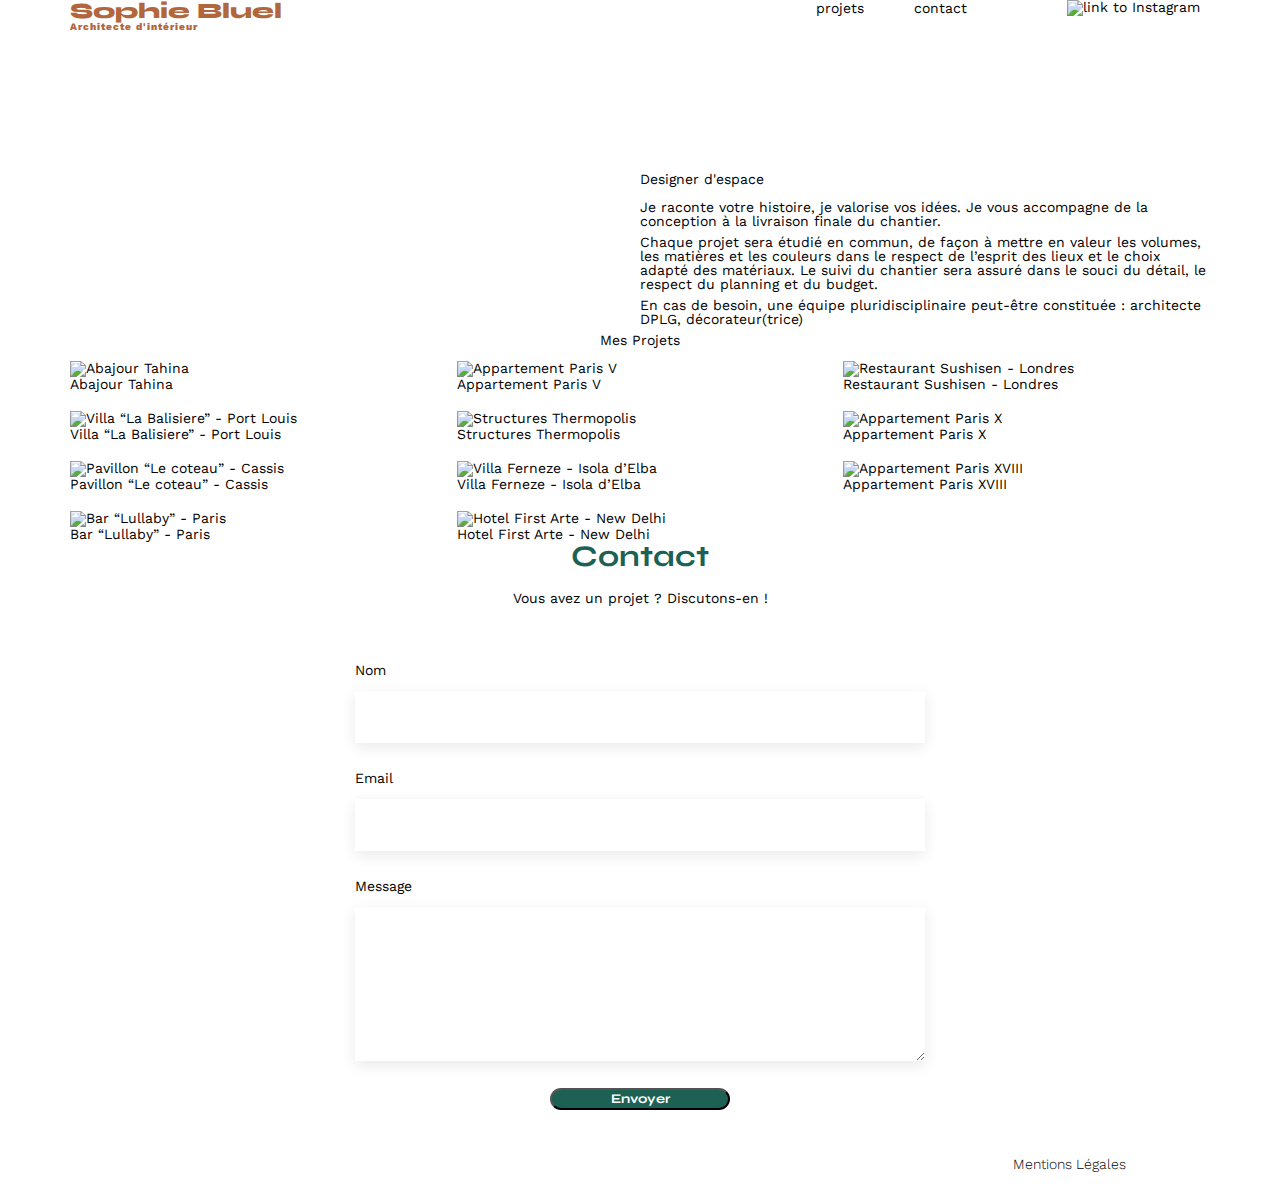
==== FrontEnd/pages/index.html @ 0bbbf0c4 "changed classes and style for header element" ====
<!DOCTYPE html>
<html lang="fr">
<head>
	<meta charset="UTF-8">
	<title>Sophie Bluel - Architecte d'intérieur</title>
	<meta name="viewport" content="width=device-width, initial-scale=1.0">
	<link rel="preconnect" href="https://fonts.googleapis.com">
	<link rel="preconnect" href="https://fonts.gstatic.com" crossorigin>
	<link href="https://fonts.googleapis.com/css2?family=Syne:wght@700;800&family=Work+Sans&display=swap" rel="stylesheet">
	<meta name="description" content="">
	<link rel="stylesheet" href="../style/style.css">
</head>
<body>
	<header class="header">
		<h1 class="header__logo">
			Sophie Bluel
			<span class="header__logo__span">Architecte d'intérieur</span>
		</h1>
		<nav class="header__nav">
			<ul class="header__nav__link__wrapper">
				<a href="#portfolio" class="header__nav__link">
					<li>projets</li>
				</a>
				<a href="#contact" class="header__nav__link">
					<li>contact</li>
				</a>
				<a href="./login.html" class="header__nav__link login__link">
					<li"></li>
				</a>
				<li class="header__nav__link">
					<img
						src="../assets/icons/instagram.png"
						alt="link to Instagram"
						class="header__nav__link__image"
					/>
				</li>
			</ul>
		</nav>
	</header>
<main>
	<section id="introduction">
		<figure>
			<img src="../assets/images/sophie-bluel.png" alt="">
		</figure>
		<article>
			<h2>Designer d'espace</h2>
			<p>Je raconte votre histoire, je valorise vos idées. Je vous accompagne de la conception à la livraison finale du chantier.</p>
			<p>Chaque projet sera étudié en commun, de façon à mettre en valeur les volumes, les matières et les couleurs dans le respect de l’esprit des lieux et le choix adapté des matériaux. Le suivi du chantier sera assuré dans le souci du détail, le respect du planning et du budget.</p>
			<p>En cas de besoin, une équipe pluridisciplinaire peut-être constituée : architecte DPLG, décorateur(trice)</p>
		</article>
	</section>
	<section id="portfolio">
		<h2>Mes Projets</h2>
		<div class="gallery">
			<figure>
				<img src="assets/images/abajour-tahina.png" alt="Abajour Tahina">
				<figcaption>Abajour Tahina</figcaption>
			</figure>
			<figure>
				<img src="assets/images/appartement-paris-v.png" alt="Appartement Paris V">
				<figcaption>Appartement Paris V</figcaption>
			</figure>
			<figure>
				<img src="assets/images/restaurant-sushisen-londres.png" alt="Restaurant Sushisen - Londres">
				<figcaption>Restaurant Sushisen - Londres</figcaption>
			</figure>
			<figure>
				<img src="assets/images/la-balisiere.png" alt="Villa “La Balisiere” - Port Louis">
				<figcaption>Villa “La Balisiere” - Port Louis</figcaption>
			</figure>
			<figure>
				<img src="assets/images/structures-thermopolis.png" alt="Structures Thermopolis">
				<figcaption>Structures Thermopolis</figcaption>
			</figure>
			<figure>
				<img src="assets/images/appartement-paris-x.png" alt="Appartement Paris X">
				<figcaption>Appartement Paris X</figcaption>
			</figure>
			<figure>
				<img src="assets/images/le-coteau-cassis.png" alt="Pavillon “Le coteau” - Cassis">
				<figcaption>Pavillon “Le coteau” - Cassis</figcaption>
			</figure>
			<figure>
				<img src="assets/images/villa-ferneze.png" alt="Villa Ferneze - Isola d’Elba">
				<figcaption>Villa Ferneze - Isola d’Elba</figcaption>
			</figure>
			<figure>
				<img src="assets/images/appartement-paris-xviii.png" alt="Appartement Paris XVIII">
				<figcaption>Appartement Paris XVIII</figcaption>
			</figure>
			<figure>
				<img src="assets/images/bar-lullaby-paris.png" alt="Bar “Lullaby” - Paris">
				<figcaption>Bar “Lullaby” - Paris</figcaption>
			</figure>
			<figure>
				<img src="assets/images/hotel-first-arte-new-delhi.png" alt="Hotel First Arte - New Delhi">
				<figcaption>Hotel First Arte - New Delhi</figcaption>
			</figure>
		</div>
	</section>

	<section class="contact">
		<h2 class="contact__title section__title">Contact</h2>
		<p>Vous avez un projet ? Discutons-en !</p>
		<form action="#" method="post" class="contact__form">
			<label for="name" class="contact__name__label contact__label">Nom</label>
			<input type="text" name="name" id="name" class="contact__name__input contact__input">
			<label for="email" class="contact__email__label contact__label">Email</label>
			<input type="email" name="email" id="email" class="contact__email__input contact__input">
			<label for="message" class="contact__message__label contact__label">Message</label>
			<textarea name="message" id="message" cols="30" rows="10" class="contact__message__textarea"></textarea>
			<input type="submit" value="Envoyer" class="contact__form__submit">
		</form>
	</section>

</main>

<footer class="footer">
	<nav class="footer__nav">
		<ul class="footer__nav__link__wrapper">
			<li class="footer__nav__link">Mentions Légales</li>
		</ul>
	</nav>
</footer>

</body>
</html>
---- FrontEnd/style/style.css ----
/* http://meyerweb.com/eric/tools/css/reset/
   v2.0 | 20110126
   License: none (public domain)
*/

html,
body,
div,
span,
applet,
object,
iframe,
h1,
h2,
h3,
h4,
h5,
h6,
p,
blockquote,
pre,
a,
abbr,
acronym,
address,
big,
cite,
code,
del,
dfn,
em,
img,
ins,
kbd,
q,
s,
samp,
small,
strike,
strong,
sub,
sup,
tt,
var,
b,
u,
i,
center,
dl,
dt,
dd,
ol,
ul,
li,
fieldset,
form,
label,
legend,
table,
caption,
tbody,
tfoot,
thead,
tr,
th,
td,
article,
aside,
canvas,
details,
embed,
figure,
figcaption,
footer,
header,
hgroup,
menu,
nav,
output,
ruby,
section,
summary,
time,
mark,
audio,
video {
	margin: 0;
	padding: 0;
	border: 0;
	font-size: 100%;
	font: inherit;
	vertical-align: baseline;
}
/* HTML5 display-role reset for older browsers */
article,
aside,
details,
figcaption,
figure,
footer,
header,
hgroup,
menu,
nav,
section {
	display: block;
}
body {
	line-height: 1;
}
ol,
ul {
	list-style: none;
}
blockquote,
q {
	quotes: none;
}
blockquote:before,
blockquote:after,
q:before,
q:after {
	content: "";
	content: none;
}
table {
	border-collapse: collapse;
	border-spacing: 0;
}
/** end reset css**/
body {
	max-width: 1140px;
	margin: auto;
	font-family: "Work Sans";
	font-size: 14px;
}
.header {
	max-width: 1140px;
	margin: auto;
	display: flex;
	justify-content: space-between;
	margin-bottom: 140px;
}
.header__logo {
	display: flex;
	flex-direction: column;
	font-family: "Syne";
	font-size: 22px;
	font-weight: 800;
	color: #b1663c;
}
.header__logo__span {
	font-family: "Work Sans";
	font-size: 10px;
	letter-spacing: 0.1em;
}

.header__nav__link__wrapper {
	display: flex;
	align-items: center;
	gap: 30px;
	list-style-type: none;
}
.header__nav__link {
	padding: 0 10px;
	font-size: 1em;
	color: black;
	text-decoration: none;
	font-family: "Work Sans";
}
.header__nav__link:hover {
	color: #b1663c;
}
.header__nav__link__image {
	width: 22px;
}

.section__title {
	font-family: "Syne";
	font-weight: 700;
	font-size: 30px;
	color: #1d6154;
}
#introduction {
	display: flex;
	align-items: center;
}
#introduction figure {
	flex: 1;
}
#introduction img {
	display: block;
	margin: auto;
	width: 80%;
}

#introduction article {
	flex: 1;
}
#introduction h2 {
	margin-bottom: 1em;
}

#introduction p {
	margin-bottom: 0.5em;
}
#portfolio h2 {
	text-align: center;
	margin-bottom: 1em;
}
.gallery {
	width: 100%;
	display: grid;
	grid-template-columns: 1fr 1fr 1fr;
	grid-column-gap: 20px;
	grid-row-gap: 20px;
}

.gallery img {
	width: 100%;
}
.contact {
	width: 50%;
	margin: auto;
}
.contact > * {
	text-align: center;
}
.contact__title {
	margin-bottom: 20px;
}
.contact__form {
	text-align: left;
	margin-top: 30px;
	display: flex;
	flex-direction: column;
}

.contact__input {
	height: 50px;
	font-size: 1.2em;
	border: none;
	box-shadow: 0px 4px 14px rgba(0, 0, 0, 0.09);
}
.contact__label {
	margin: 2em 0 1em 0;
}
.contact__message__textarea {
	border: none;
	box-shadow: 0px 4px 14px rgba(0, 0, 0, 0.09);
}

.contact__form__submit {
	font-family: "Syne";
	font-weight: 700;
	color: white;
	background-color: #1d6154;
	margin: 2em auto;
	width: 180px;
	text-align: center;
	border-radius: 60px;
}

.footer {
	background-color: var(--white);
}

.footer__nav__link__wrapper {
	display: flex;
	justify-content: flex-end;
	padding: 1.5em 6em;
}

.footer__nav__link {
	font-family: "Work Sans";
	font-weight: 300;
	font-size: 14px;
}
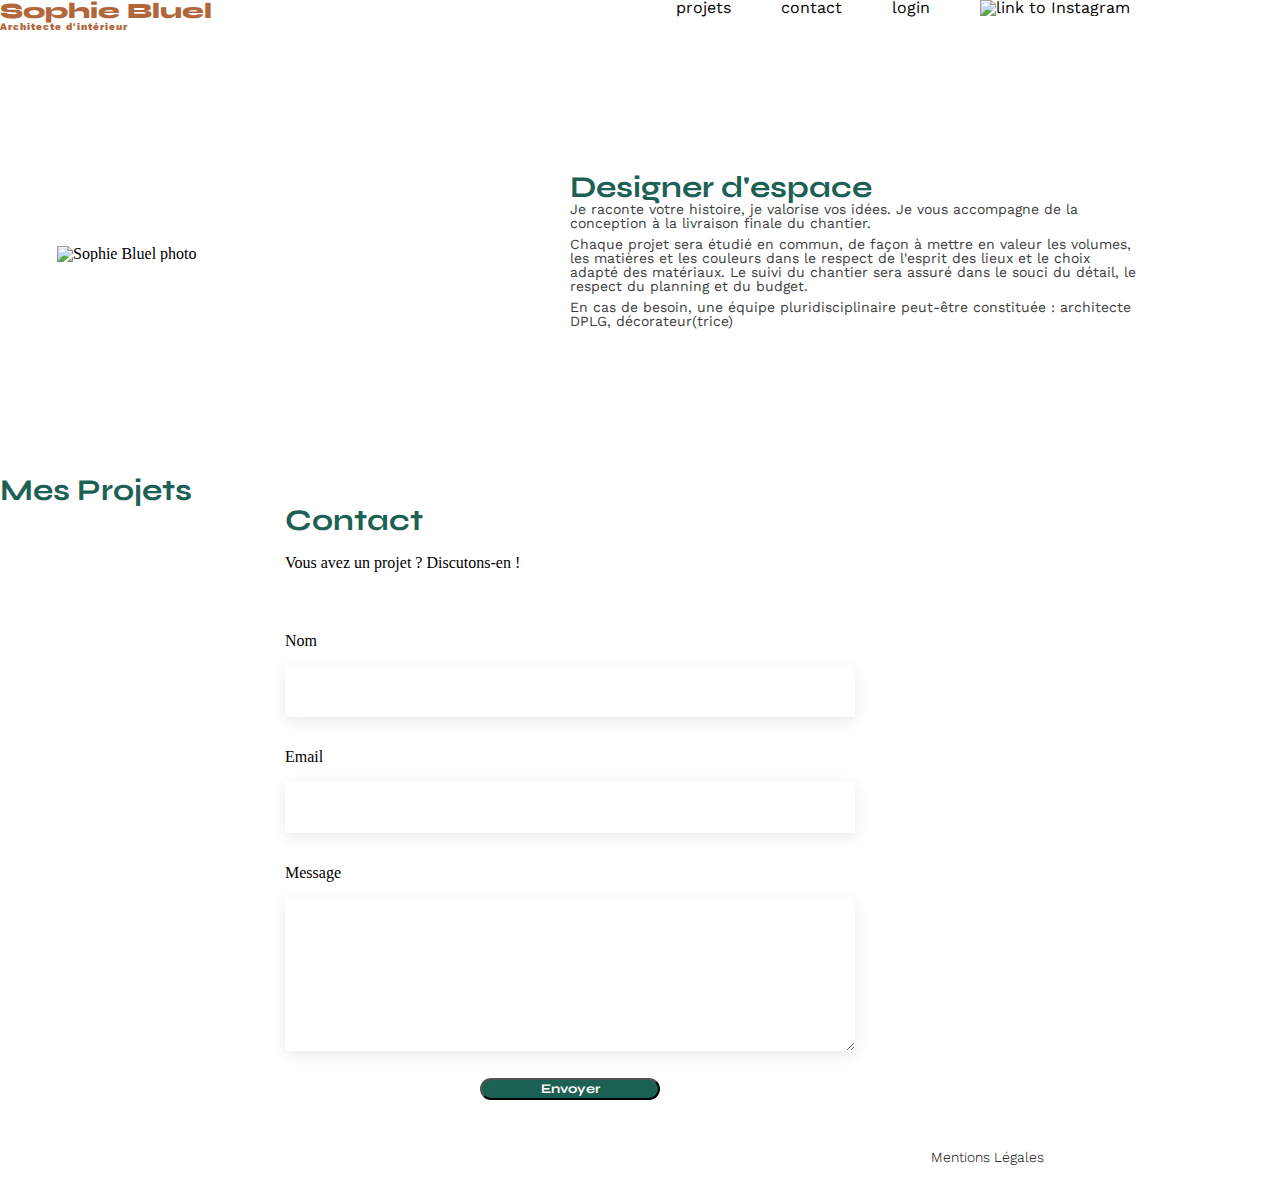
==== commit cdba3030: "added scripts to get data and display the gallery" ====
--- a/FrontEnd/pages/index.html
+++ b/FrontEnd/pages/index.html
@@ -9,6 +9,8 @@
 	<link href="https://fonts.googleapis.com/css2?family=Syne:wght@700;800&family=Work+Sans&display=swap" rel="stylesheet">
 	<meta name="description" content="">
 	<link rel="stylesheet" href="../style/style.css">
+	<script type="module" src="../scripts/get-data.js"></script>
+	<script type="module" src="../scripts/display-gallery.js"></script>
 </head>
 <body>
 	<header class="header">
@@ -38,68 +40,35 @@
 		</nav>
 	</header>
 <main>
-	<section id="introduction">
-		<figure>
-			<img src="../assets/images/sophie-bluel.png" alt="">
+	<section class="introduction">
+		<figure class="introduction__figure">
+			<img src="../assets/images/sophie-bluel.png" alt="Sophie Bluel photo" class="introduction__image" />
 		</figure>
-		<article>
-			<h2>Designer d'espace</h2>
-			<p>Je raconte votre histoire, je valorise vos idées. Je vous accompagne de la conception à la livraison finale du chantier.</p>
-			<p>Chaque projet sera étudié en commun, de façon à mettre en valeur les volumes, les matières et les couleurs dans le respect de l’esprit des lieux et le choix adapté des matériaux. Le suivi du chantier sera assuré dans le souci du détail, le respect du planning et du budget.</p>
-			<p>En cas de besoin, une équipe pluridisciplinaire peut-être constituée : architecte DPLG, décorateur(trice)</p>
+		<article class="introduction__article">
+			<h2 class="introduction__title section__title">Designer d'espace</h2>
+			<p class="introduction__text">
+				Je raconte votre histoire, je valorise vos idées. Je vous accompagne
+				de la conception à la livraison finale du chantier.
+			</p>
+			<p class="introduction__text">
+				Chaque projet sera étudié en commun, de façon à mettre en valeur les
+				volumes, les matières et les couleurs dans le respect de l'esprit
+				des lieux et le choix adapté des matériaux. Le suivi du chantier
+				sera assuré dans le souci du détail, le respect du planning et du
+				budget.
+			</p>
+			<p class="introduction__text">
+				En cas de besoin, une équipe pluridisciplinaire peut-être constituée
+				: architecte DPLG, décorateur(trice)
+			</p>
 		</article>
 	</section>
-	<section id="portfolio">
-		<h2>Mes Projets</h2>
-		<div class="gallery">
-			<figure>
-				<img src="assets/images/abajour-tahina.png" alt="Abajour Tahina">
-				<figcaption>Abajour Tahina</figcaption>
-			</figure>
-			<figure>
-				<img src="assets/images/appartement-paris-v.png" alt="Appartement Paris V">
-				<figcaption>Appartement Paris V</figcaption>
-			</figure>
-			<figure>
-				<img src="assets/images/restaurant-sushisen-londres.png" alt="Restaurant Sushisen - Londres">
-				<figcaption>Restaurant Sushisen - Londres</figcaption>
-			</figure>
-			<figure>
-				<img src="assets/images/la-balisiere.png" alt="Villa “La Balisiere” - Port Louis">
-				<figcaption>Villa “La Balisiere” - Port Louis</figcaption>
-			</figure>
-			<figure>
-				<img src="assets/images/structures-thermopolis.png" alt="Structures Thermopolis">
-				<figcaption>Structures Thermopolis</figcaption>
-			</figure>
-			<figure>
-				<img src="assets/images/appartement-paris-x.png" alt="Appartement Paris X">
-				<figcaption>Appartement Paris X</figcaption>
-			</figure>
-			<figure>
-				<img src="assets/images/le-coteau-cassis.png" alt="Pavillon “Le coteau” - Cassis">
-				<figcaption>Pavillon “Le coteau” - Cassis</figcaption>
-			</figure>
-			<figure>
-				<img src="assets/images/villa-ferneze.png" alt="Villa Ferneze - Isola d’Elba">
-				<figcaption>Villa Ferneze - Isola d’Elba</figcaption>
-			</figure>
-			<figure>
-				<img src="assets/images/appartement-paris-xviii.png" alt="Appartement Paris XVIII">
-				<figcaption>Appartement Paris XVIII</figcaption>
-			</figure>
-			<figure>
-				<img src="assets/images/bar-lullaby-paris.png" alt="Bar “Lullaby” - Paris">
-				<figcaption>Bar “Lullaby” - Paris</figcaption>
-			</figure>
-			<figure>
-				<img src="assets/images/hotel-first-arte-new-delhi.png" alt="Hotel First Arte - New Delhi">
-				<figcaption>Hotel First Arte - New Delhi</figcaption>
-			</figure>
-		</div>
+	<section id="portfolio" class="portfolio">
+		<h2 class="portfolio__title section__title">Mes Projets</h2>
+		<div class="gallery"></div>
 	</section>
 
-	<section class="contact">
+	<section id="contact" class="contact">
 		<h2 class="contact__title section__title">Contact</h2>
 		<p>Vous avez un projet ? Discutons-en !</p>
 		<form action="#" method="post" class="contact__form">
--- a/FrontEnd/style/style.css
+++ b/FrontEnd/style/style.css
@@ -1,7 +1,143 @@
-/* http://meyerweb.com/eric/tools/css/reset/
-   v2.0 | 20110126
-   License: none (public domain)
-*/
+body {
+	max-width: 1140px;
+	margin: auto;
+	font-family: "Work Sans";
+	font-size: 14px;
+}
+
+.section__title {
+	font-family: "Syne";
+	font-weight: 700;
+	font-size: 30px;
+	color: #1d6154;
+}
+
+.header {
+	max-width: 1140px;
+	margin: auto;
+	display: flex;
+	justify-content: space-between;
+	margin-bottom: 140px;
+}
+.header__logo {
+	display: flex;
+	flex-direction: column;
+	font-family: "Syne";
+	font-size: 22px;
+	font-weight: 800;
+	color: #b1663c;
+}
+.header__logo__span {
+	font-family: "Work Sans";
+	font-size: 10px;
+	letter-spacing: 0.1em;
+}
+.header__nav__link__wrapper {
+	display: flex;
+	align-items: center;
+	gap: 30px;
+	list-style-type: none;
+}
+.header__nav__link {
+	padding: 0 10px;
+	font-size: 1em;
+	color: black;
+	text-decoration: none;
+	font-family: "Work Sans";
+}
+.header__nav__link:hover {
+	color: #b1663c;
+}
+.header__nav__link__image {
+	width: 22px;
+}
+
+.introduction {
+	display: flex;
+	align-items: center;
+	max-width: 1140px;
+	margin: auto;
+	margin-bottom: 140px;
+}
+.introduction__figure {
+	flex: 1;
+}
+.introduction__image {
+	display: block;
+	margin: auto;
+	width: 80%;
+}
+.introduction__article {
+	flex: 1;
+}
+.introduction__text {
+	margin-bottom: 0.5em;
+	font-size: 14px;
+	font-family: "Work Sans";
+	color: #3d3d3d;
+}
+
+.gallery {
+	width: 100%;
+	display: grid;
+	grid-template-columns: 1fr 1fr 1fr;
+	grid-column-gap: 20px;
+	grid-row-gap: 20px;
+}
+.gallery__image {
+	width: 100%;
+}
+
+.contact {
+	width: 50%;
+	margin: auto;
+}
+.contact__title {
+	margin-bottom: 20px;
+}
+.contact__form {
+	text-align: left;
+	margin-top: 30px;
+	display: flex;
+	flex-direction: column;
+}
+.contact__input {
+	height: 50px;
+	font-size: 1.2em;
+	border: none;
+	box-shadow: 0px 4px 14px rgba(0, 0, 0, 0.09);
+}
+.contact__label {
+	margin: 2em 0 1em 0;
+}
+.contact__message__textarea {
+	border: none;
+	box-shadow: 0px 4px 14px rgba(0, 0, 0, 0.09);
+}
+.contact__form__submit {
+	font-family: "Syne";
+	font-weight: 700;
+	color: white;
+	background-color: #1d6154;
+	margin: 2em auto;
+	width: 180px;
+	text-align: center;
+	border-radius: 60px;
+}
+
+.footer {
+	background-color: var(--white);
+}
+.footer__nav__link__wrapper {
+	display: flex;
+	justify-content: flex-end;
+	padding: 1.5em 6em;
+}
+.footer__nav__link {
+	font-family: "Work Sans";
+	font-weight: 300;
+	font-size: 14px;
+}
 
 html,
 body,
@@ -91,7 +227,6 @@
 	font: inherit;
 	vertical-align: baseline;
 }
-/* HTML5 display-role reset for older browsers */
 article,
 aside,
 details,
@@ -127,152 +262,3 @@
 	border-collapse: collapse;
 	border-spacing: 0;
 }
-/** end reset css**/
-body {
-	max-width: 1140px;
-	margin: auto;
-	font-family: "Work Sans";
-	font-size: 14px;
-}
-.header {
-	max-width: 1140px;
-	margin: auto;
-	display: flex;
-	justify-content: space-between;
-	margin-bottom: 140px;
-}
-.header__logo {
-	display: flex;
-	flex-direction: column;
-	font-family: "Syne";
-	font-size: 22px;
-	font-weight: 800;
-	color: #b1663c;
-}
-.header__logo__span {
-	font-family: "Work Sans";
-	font-size: 10px;
-	letter-spacing: 0.1em;
-}
-
-.header__nav__link__wrapper {
-	display: flex;
-	align-items: center;
-	gap: 30px;
-	list-style-type: none;
-}
-.header__nav__link {
-	padding: 0 10px;
-	font-size: 1em;
-	color: black;
-	text-decoration: none;
-	font-family: "Work Sans";
-}
-.header__nav__link:hover {
-	color: #b1663c;
-}
-.header__nav__link__image {
-	width: 22px;
-}
-
-.section__title {
-	font-family: "Syne";
-	font-weight: 700;
-	font-size: 30px;
-	color: #1d6154;
-}
-#introduction {
-	display: flex;
-	align-items: center;
-}
-#introduction figure {
-	flex: 1;
-}
-#introduction img {
-	display: block;
-	margin: auto;
-	width: 80%;
-}
-
-#introduction article {
-	flex: 1;
-}
-#introduction h2 {
-	margin-bottom: 1em;
-}
-
-#introduction p {
-	margin-bottom: 0.5em;
-}
-#portfolio h2 {
-	text-align: center;
-	margin-bottom: 1em;
-}
-.gallery {
-	width: 100%;
-	display: grid;
-	grid-template-columns: 1fr 1fr 1fr;
-	grid-column-gap: 20px;
-	grid-row-gap: 20px;
-}
-
-.gallery img {
-	width: 100%;
-}
-.contact {
-	width: 50%;
-	margin: auto;
-}
-.contact > * {
-	text-align: center;
-}
-.contact__title {
-	margin-bottom: 20px;
-}
-.contact__form {
-	text-align: left;
-	margin-top: 30px;
-	display: flex;
-	flex-direction: column;
-}
-
-.contact__input {
-	height: 50px;
-	font-size: 1.2em;
-	border: none;
-	box-shadow: 0px 4px 14px rgba(0, 0, 0, 0.09);
-}
-.contact__label {
-	margin: 2em 0 1em 0;
-}
-.contact__message__textarea {
-	border: none;
-	box-shadow: 0px 4px 14px rgba(0, 0, 0, 0.09);
-}
-
-.contact__form__submit {
-	font-family: "Syne";
-	font-weight: 700;
-	color: white;
-	background-color: #1d6154;
-	margin: 2em auto;
-	width: 180px;
-	text-align: center;
-	border-radius: 60px;
-}
-
-.footer {
-	background-color: var(--white);
-}
-
-.footer__nav__link__wrapper {
-	display: flex;
-	justify-content: flex-end;
-	padding: 1.5em 6em;
-}
-
-.footer__nav__link {
-	font-family: "Work Sans";
-	font-weight: 300;
-	font-size: 14px;
-}
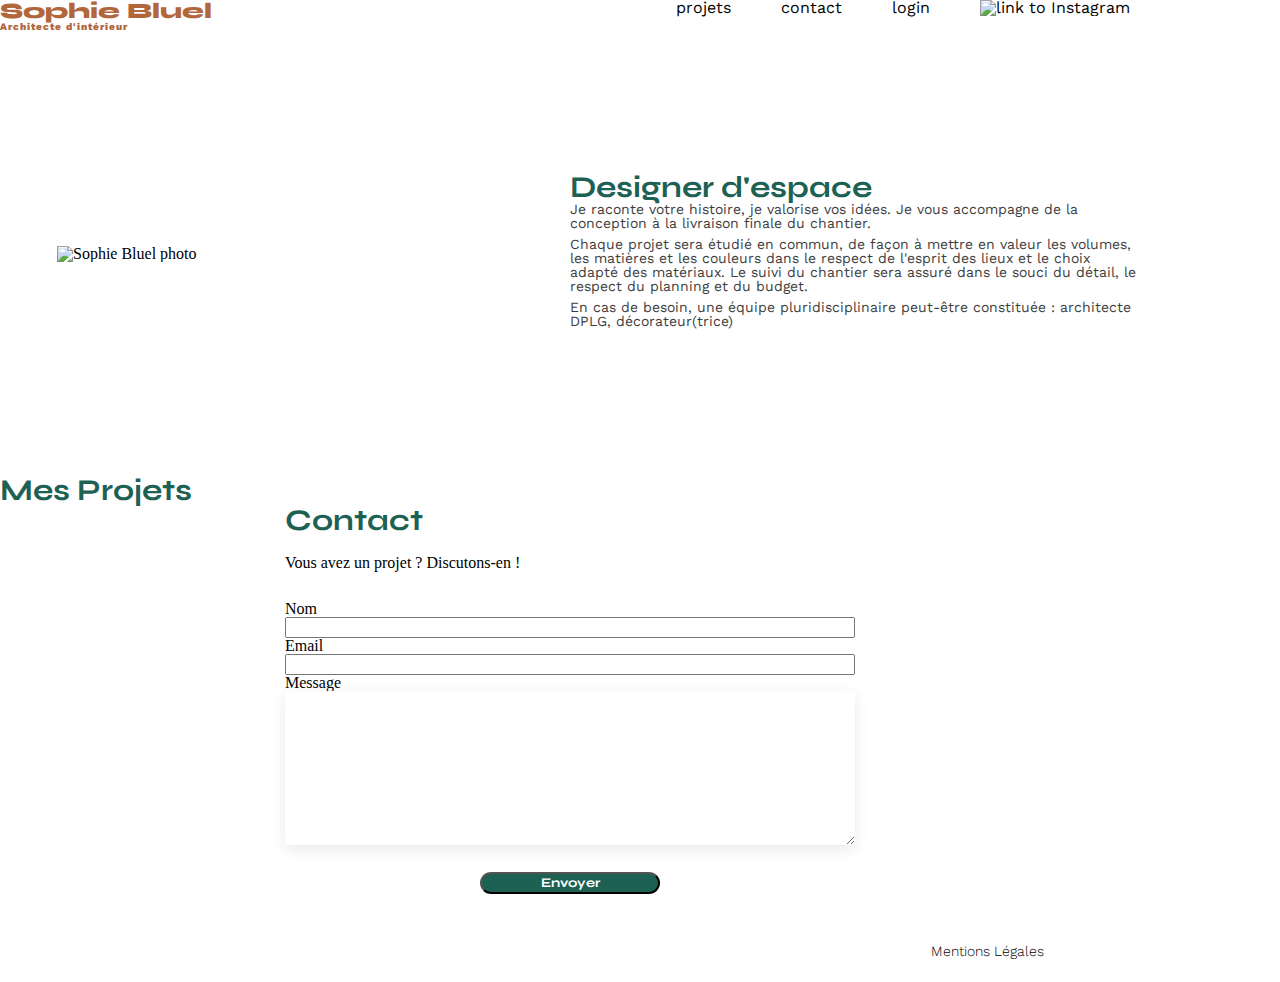
==== commit f952ca87: "added script to log in" ====
--- a/FrontEnd/pages/index.html
+++ b/FrontEnd/pages/index.html
@@ -11,6 +11,7 @@
 	<link rel="stylesheet" href="../style/style.css">
 	<script type="module" src="../scripts/get-data.js"></script>
 	<script type="module" src="../scripts/display-gallery.js"></script>
+	<script type="module" src="../scripts/filter-gallery.js"></script>
 </head>
 <body>
 	<header class="header">
@@ -71,7 +72,7 @@
 	<section id="contact" class="contact">
 		<h2 class="contact__title section__title">Contact</h2>
 		<p>Vous avez un projet ? Discutons-en !</p>
-		<form action="#" method="post" class="contact__form">
+		<form action="#" method="post" class="form contact__form">
 			<label for="name" class="contact__name__label contact__label">Nom</label>
 			<input type="text" name="name" id="name" class="contact__name__input contact__input">
 			<label for="email" class="contact__email__label contact__label">Email</label>
--- a/FrontEnd/style/style.css
+++ b/FrontEnd/style/style.css
@@ -1,3 +1,8 @@
+:root {
+	--green: #1d6154;
+	--white: #ffffff;
+}
+
 body {
 	max-width: 1140px;
 	margin: auto;
@@ -12,6 +17,10 @@
 	color: #1d6154;
 }
 
+.hidden {
+	display: none;
+}
+
 .header {
 	max-width: 1140px;
 	margin: auto;
@@ -75,6 +84,23 @@
 	font-size: 14px;
 	font-family: "Work Sans";
 	color: #3d3d3d;
+}
+
+.filter__button,
+.reset__button {
+	border: 1px solid var(--green);
+	background-color: var(--white);
+	color: var(--green);
+	border-radius: 60px;
+	font-size: 16px;
+	font-weight: bold;
+	text-align: center;
+	padding: 5px 10px;
+}
+.filter__button:focus,
+.reset__button:focus {
+	background-color: var(--green);
+	color: var(--white);
 }
 
 .gallery {
@@ -95,19 +121,19 @@
 .contact__title {
 	margin-bottom: 20px;
 }
-.contact__form {
+.form {
 	text-align: left;
 	margin-top: 30px;
 	display: flex;
 	flex-direction: column;
 }
-.contact__input {
+.form__input {
 	height: 50px;
 	font-size: 1.2em;
 	border: none;
 	box-shadow: 0px 4px 14px rgba(0, 0, 0, 0.09);
 }
-.contact__label {
+.form__label {
 	margin: 2em 0 1em 0;
 }
 .contact__message__textarea {
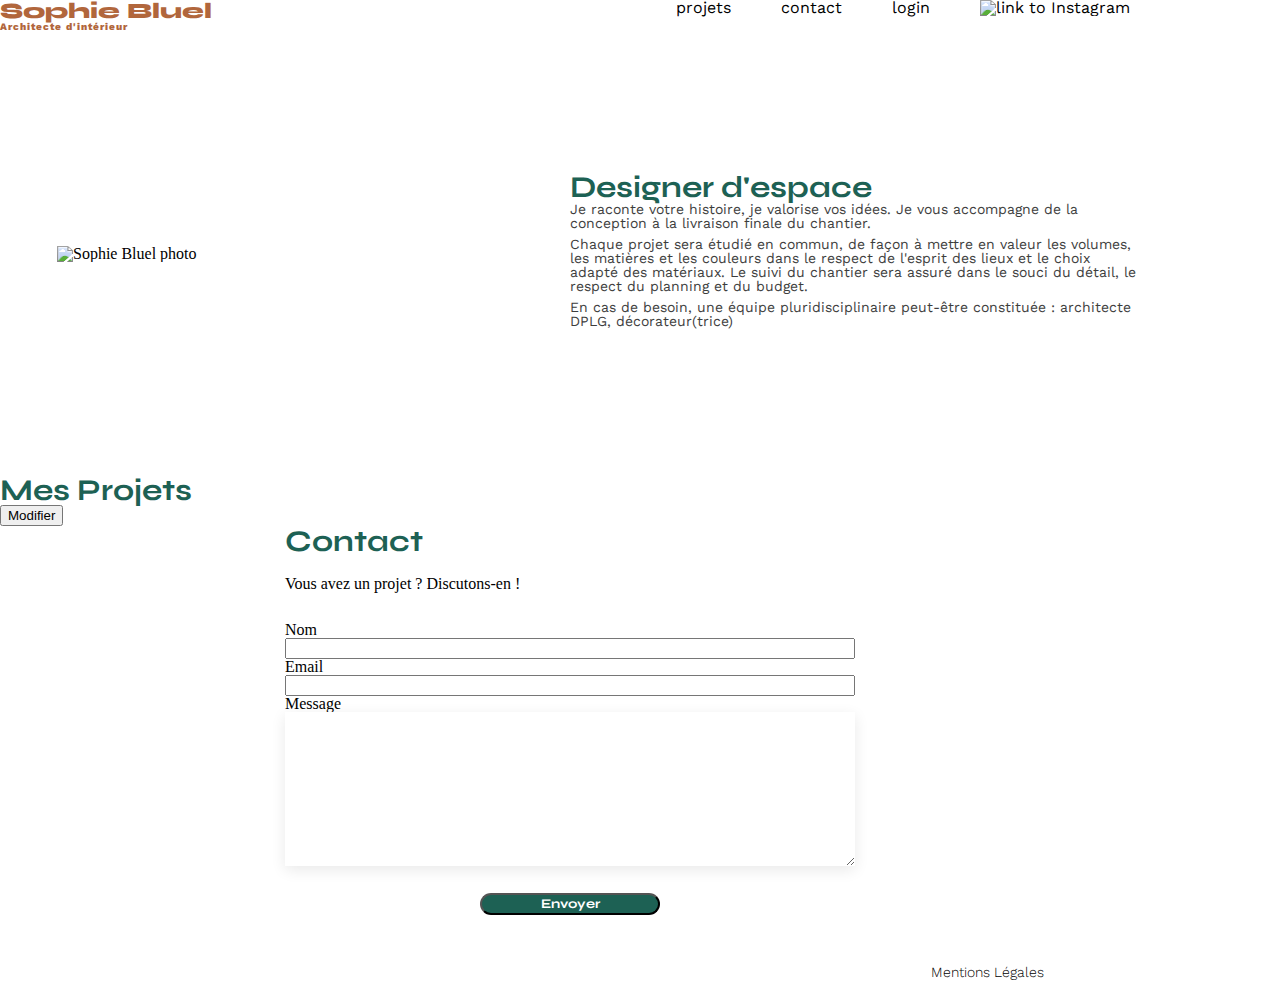
==== commit 18f11bee: "added modal to add a project" ====
--- a/FrontEnd/pages/index.html
+++ b/FrontEnd/pages/index.html
@@ -9,11 +9,21 @@
 	<link href="https://fonts.googleapis.com/css2?family=Syne:wght@700;800&family=Work+Sans&display=swap" rel="stylesheet">
 	<meta name="description" content="">
 	<link rel="stylesheet" href="../style/style.css">
+	<script
+		src="https://kit.fontawesome.com/d65fe2ac69.js"
+		crossorigin="anonymous" >
+	</script>
 	<script type="module" src="../scripts/get-data.js"></script>
 	<script type="module" src="../scripts/display-gallery.js"></script>
 	<script type="module" src="../scripts/filter-gallery.js"></script>
+	<script type="module" src="../scripts/log-in.js"></script>
+	<script type="module" src="../scripts/modal.js"></script>
 </head>
 <body>
+	<div class="edition__mode__display hidden">
+		<i class="fa-regular fa-pen-to-square"></i>
+		<p class="portfolio__modify__text">Mode édition</p>
+	</div>
 	<header class="header">
 		<h1 class="header__logo">
 			Sophie Bluel
@@ -66,9 +76,9 @@
 	</section>
 	<section id="portfolio" class="portfolio">
 		<h2 class="portfolio__title section__title">Mes Projets</h2>
+		<button class="portfolio__modify__button">Modifier</button>
 		<div class="gallery"></div>
 	</section>
-
 	<section id="contact" class="contact">
 		<h2 class="contact__title section__title">Contact</h2>
 		<p>Vous avez un projet ? Discutons-en !</p>
@@ -82,9 +92,7 @@
 			<input type="submit" value="Envoyer" class="contact__form__submit">
 		</form>
 	</section>
-
 </main>
-
 <footer class="footer">
 	<nav class="footer__nav">
 		<ul class="footer__nav__link__wrapper">
@@ -92,6 +100,19 @@
 		</ul>
 	</nav>
 </footer>
-
+<dialog class="modal">
+	<div class="modal__photo__gallery">
+		<p>Galerie photo</p>
+		<button class="modal__photo__gallery__add__button">Ajouter une photo</button>
+	</div>
+	<div class="modal__photo__add hidden">
+		<p>Ajout photo</p>
+		<button>+ Ajouter photo</button>
+		<p>jpg, png : 4mo max</p>
+		<p>Titre</p>
+		<p>Catégorie</p>
+		<button>Valider</button>
+	</div>
+</dialog>
 </body>
 </html>
--- a/FrontEnd/style/style.css
+++ b/FrontEnd/style/style.css
@@ -8,6 +8,16 @@
 	margin: auto;
 	font-family: "Work Sans";
 	font-size: 14px;
+}
+
+.edition__mode__display {
+	display: flex;
+	justify-content: center;
+	gap: 1em;
+	background-color: black;
+	color: white;
+	padding: 20px;
+	margin-bottom: 40px;
 }
 
 .section__title {
@@ -163,6 +173,11 @@
 	font-family: "Work Sans";
 	font-weight: 300;
 	font-size: 14px;
+}
+
+.modal__image {
+	width: 80px;
+	height: auto;
 }
 
 html,
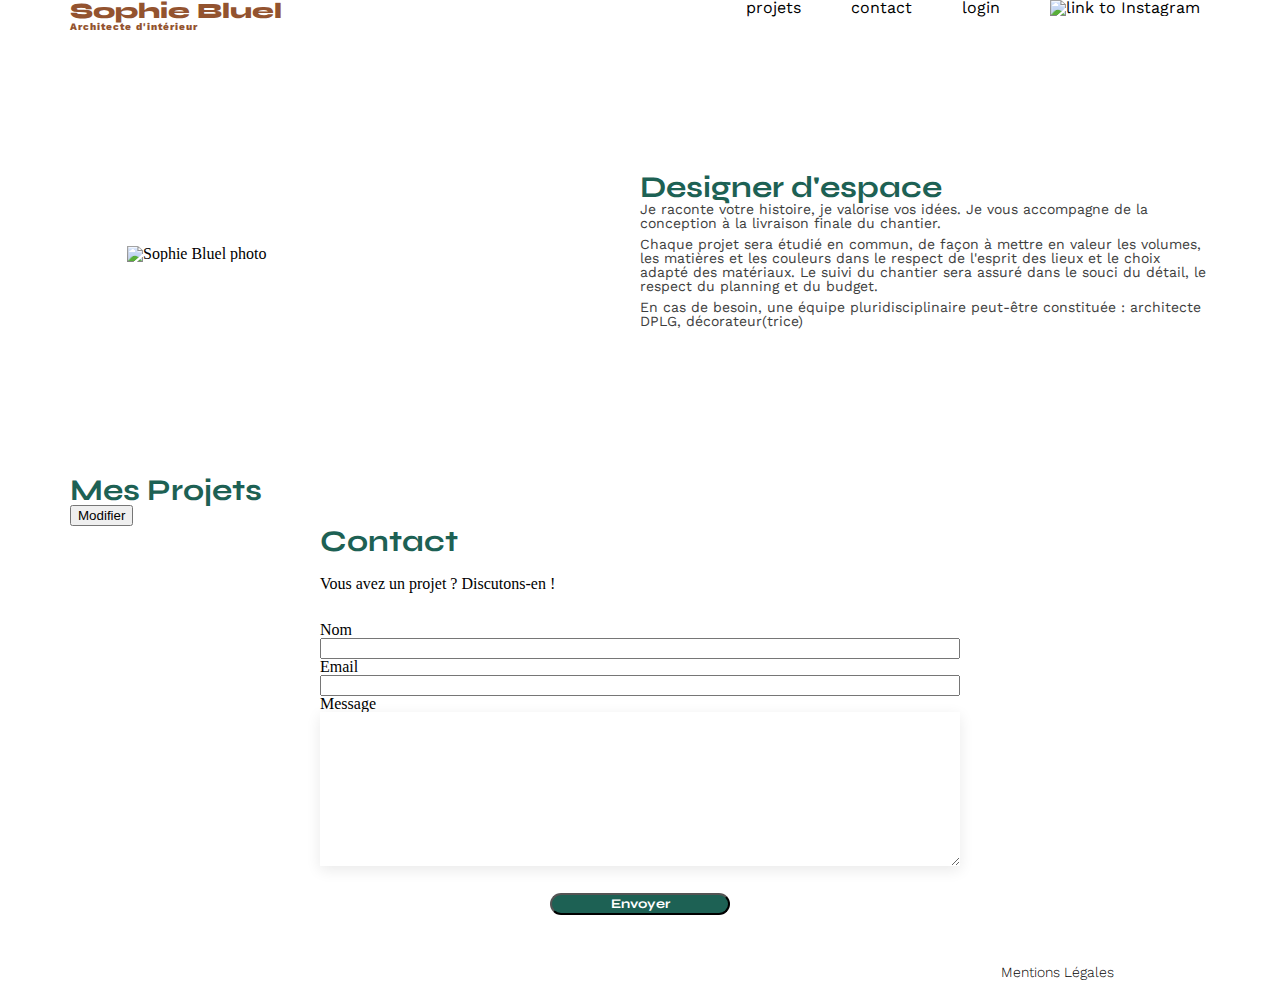
==== commit e1ac06cb: "added section class to all sections" ====
--- a/FrontEnd/pages/index.html
+++ b/FrontEnd/pages/index.html
@@ -51,7 +51,7 @@
 		</nav>
 	</header>
 <main>
-	<section class="introduction">
+	<section class="section introduction">
 		<figure class="introduction__figure">
 			<img src="../assets/images/sophie-bluel.png" alt="Sophie Bluel photo" class="introduction__image" />
 		</figure>
@@ -74,12 +74,12 @@
 			</p>
 		</article>
 	</section>
-	<section id="portfolio" class="portfolio">
+	<section id="portfolio" class="section portfolio">
 		<h2 class="portfolio__title section__title">Mes Projets</h2>
 		<button class="portfolio__modify__button">Modifier</button>
 		<div class="gallery"></div>
 	</section>
-	<section id="contact" class="contact">
+	<section id="contact" class="section contact">
 		<h2 class="contact__title section__title">Contact</h2>
 		<p>Vous avez un projet ? Discutons-en !</p>
 		<form action="#" method="post" class="form contact__form">
--- a/FrontEnd/style/style.css
+++ b/FrontEnd/style/style.css
@@ -1,21 +1,30 @@
 :root {
 	--green: #1d6154;
+	--brown: #93532f;
+	--cream: #fffef8;
 	--white: #ffffff;
+	--black: #000000;
+	--light-black: #3d3d3d;
 }
 
 body {
+	font-family: "Work Sans";
+	font-size: 14px;
+}
+
+.header,
+.section,
+.footer {
 	max-width: 1140px;
 	margin: auto;
-	font-family: "Work Sans";
-	font-size: 14px;
 }
 
 .edition__mode__display {
 	display: flex;
 	justify-content: center;
 	gap: 1em;
-	background-color: black;
-	color: white;
+	background-color: var(--black);
+	color: var(--white);
 	padding: 20px;
 	margin-bottom: 40px;
 }
@@ -24,7 +33,8 @@
 	font-family: "Syne";
 	font-weight: 700;
 	font-size: 30px;
-	color: #1d6154;
+	color: var(--green)
+	;
 }
 
 .hidden {
@@ -32,8 +42,6 @@
 }
 
 .header {
-	max-width: 1140px;
-	margin: auto;
 	display: flex;
 	justify-content: space-between;
 	margin-bottom: 140px;
@@ -44,7 +52,7 @@
 	font-family: "Syne";
 	font-size: 22px;
 	font-weight: 800;
-	color: #b1663c;
+	color: var(--brown);
 }
 .header__logo__span {
 	font-family: "Work Sans";
@@ -60,12 +68,12 @@
 .header__nav__link {
 	padding: 0 10px;
 	font-size: 1em;
-	color: black;
+	color: var(--black);
 	text-decoration: none;
 	font-family: "Work Sans";
 }
 .header__nav__link:hover {
-	color: #b1663c;
+	color: var(--brown);
 }
 .header__nav__link__image {
 	width: 22px;
@@ -93,7 +101,7 @@
 	margin-bottom: 0.5em;
 	font-size: 14px;
 	font-family: "Work Sans";
-	color: #3d3d3d;
+	color: var(--light-black);
 }
 
 .filter__button,
@@ -153,8 +161,8 @@
 .contact__form__submit {
 	font-family: "Syne";
 	font-weight: 700;
-	color: white;
-	background-color: #1d6154;
+	color: var(--white);
+	background-color: var(--green);
 	margin: 2em auto;
 	width: 180px;
 	text-align: center;
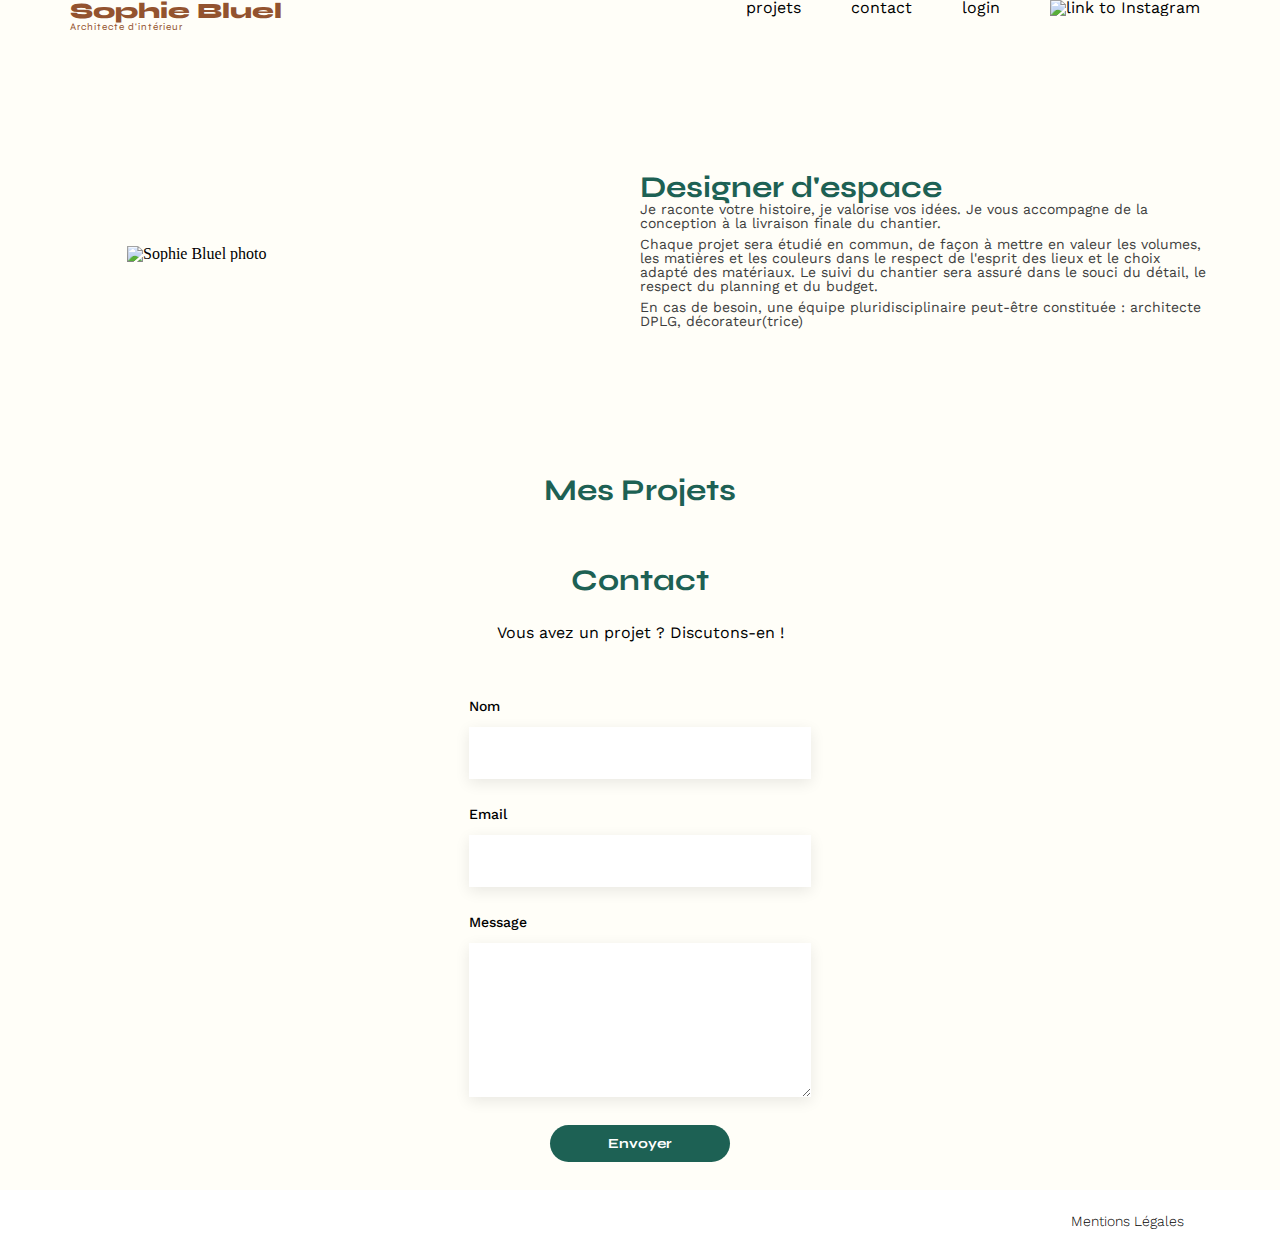
==== commit dcd00696: "deleted elements to be created in scripts on login" ====
--- a/FrontEnd/pages/index.html
+++ b/FrontEnd/pages/index.html
@@ -1,118 +1,166 @@
 <!DOCTYPE html>
 <html lang="fr">
-<head>
-	<meta charset="UTF-8">
-	<title>Sophie Bluel - Architecte d'intérieur</title>
-	<meta name="viewport" content="width=device-width, initial-scale=1.0">
-	<link rel="preconnect" href="https://fonts.googleapis.com">
-	<link rel="preconnect" href="https://fonts.gstatic.com" crossorigin>
-	<link href="https://fonts.googleapis.com/css2?family=Syne:wght@700;800&family=Work+Sans&display=swap" rel="stylesheet">
-	<meta name="description" content="">
-	<link rel="stylesheet" href="../style/style.css">
-	<script
-		src="https://kit.fontawesome.com/d65fe2ac69.js"
-		crossorigin="anonymous" >
-	</script>
-	<script type="module" src="../scripts/get-data.js"></script>
-	<script type="module" src="../scripts/display-gallery.js"></script>
-	<script type="module" src="../scripts/filter-gallery.js"></script>
-	<script type="module" src="../scripts/log-in.js"></script>
-	<script type="module" src="../scripts/modal.js"></script>
-</head>
-<body>
-	<div class="edition__mode__display hidden">
-		<i class="fa-regular fa-pen-to-square"></i>
-		<p class="portfolio__modify__text">Mode édition</p>
-	</div>
-	<header class="header">
-		<h1 class="header__logo">
-			Sophie Bluel
-			<span class="header__logo__span">Architecte d'intérieur</span>
-		</h1>
-		<nav class="header__nav">
-			<ul class="header__nav__link__wrapper">
-				<a href="#portfolio" class="header__nav__link">
-					<li>projets</li>
-				</a>
-				<a href="#contact" class="header__nav__link">
-					<li>contact</li>
-				</a>
-				<a href="./login.html" class="header__nav__link login__link">
-					<li"></li>
-				</a>
-				<li class="header__nav__link">
+	<head>
+		<meta charset="UTF-8" />
+		<title>Sophie Bluel - Architecte d'intérieur</title>
+		<meta name="viewport" content="width=device-width, initial-scale=1.0" />
+		<link rel="preconnect" href="https://fonts.googleapis.com" />
+		<link rel="preconnect" href="https://fonts.gstatic.com" crossorigin />
+		<link
+			href="https://fonts.googleapis.com/css2?family=Syne:wght@700;800&family=Work+Sans&display=swap"
+			rel="stylesheet"
+		/>
+		<meta name="description" content="" />
+		<link rel="stylesheet" href="../style/style.css" />
+		<script
+			src="https://kit.fontawesome.com/d65fe2ac69.js"
+			crossorigin="anonymous"
+		></script>
+		<script type="module" src="../scripts/get-data.js"></script>
+		<script type="module" src="../scripts/display-gallery.js"></script>
+		<script type="module" src="../scripts/filter-gallery.js"></script>
+		<script type="module" src="../scripts/log-in.js"></script>
+		<script type="module" src="../scripts/log-in-display.js"></script>
+		<script type="module" src="../scripts/modal.js"></script>
+	</head>
+	<body>
+		<header class="header">
+			<h1 class="header__logo">
+				Sophie Bluel
+				<span class="header__logo__span">Architecte d'intérieur</span>
+			</h1>
+			<nav class="header__nav">
+				<ul class="header__nav__link__wrapper">
+					<a href="#portfolio" class="header__nav__link">
+						<li>projets</li>
+					</a>
+					<a href="#contact" class="header__nav__link">
+						<li>contact</li>
+					</a>
+					<a href="./login.html" class="header__nav__link login__link">
+						<li></li>
+					</a>
+					<li class="header__nav__link">
+						<img
+							src="../assets/icons/instagram.png"
+							alt="link to Instagram"
+							class="header__nav__link__image"
+						/>
+					</li>
+				</ul>
+			</nav>
+		</header>
+		<main>
+			<section class="section introduction">
+				<figure class="introduction__figure">
 					<img
-						src="../assets/icons/instagram.png"
-						alt="link to Instagram"
-						class="header__nav__link__image"
+						src="../assets/images/sophie-bluel.png"
+						alt="Sophie Bluel photo"
+						class="introduction__image"
 					/>
-				</li>
-			</ul>
-		</nav>
-	</header>
-<main>
-	<section class="section introduction">
-		<figure class="introduction__figure">
-			<img src="../assets/images/sophie-bluel.png" alt="Sophie Bluel photo" class="introduction__image" />
-		</figure>
-		<article class="introduction__article">
-			<h2 class="introduction__title section__title">Designer d'espace</h2>
-			<p class="introduction__text">
-				Je raconte votre histoire, je valorise vos idées. Je vous accompagne
-				de la conception à la livraison finale du chantier.
-			</p>
-			<p class="introduction__text">
-				Chaque projet sera étudié en commun, de façon à mettre en valeur les
-				volumes, les matières et les couleurs dans le respect de l'esprit
-				des lieux et le choix adapté des matériaux. Le suivi du chantier
-				sera assuré dans le souci du détail, le respect du planning et du
-				budget.
-			</p>
-			<p class="introduction__text">
-				En cas de besoin, une équipe pluridisciplinaire peut-être constituée
-				: architecte DPLG, décorateur(trice)
-			</p>
-		</article>
-	</section>
-	<section id="portfolio" class="section portfolio">
-		<h2 class="portfolio__title section__title">Mes Projets</h2>
-		<button class="portfolio__modify__button">Modifier</button>
-		<div class="gallery"></div>
-	</section>
-	<section id="contact" class="section contact">
-		<h2 class="contact__title section__title">Contact</h2>
-		<p>Vous avez un projet ? Discutons-en !</p>
-		<form action="#" method="post" class="form contact__form">
-			<label for="name" class="contact__name__label contact__label">Nom</label>
-			<input type="text" name="name" id="name" class="contact__name__input contact__input">
-			<label for="email" class="contact__email__label contact__label">Email</label>
-			<input type="email" name="email" id="email" class="contact__email__input contact__input">
-			<label for="message" class="contact__message__label contact__label">Message</label>
-			<textarea name="message" id="message" cols="30" rows="10" class="contact__message__textarea"></textarea>
-			<input type="submit" value="Envoyer" class="contact__form__submit">
-		</form>
-	</section>
-</main>
-<footer class="footer">
-	<nav class="footer__nav">
-		<ul class="footer__nav__link__wrapper">
-			<li class="footer__nav__link">Mentions Légales</li>
-		</ul>
-	</nav>
-</footer>
-<dialog class="modal">
-	<div class="modal__photo__gallery">
-		<p>Galerie photo</p>
-		<button class="modal__photo__gallery__add__button">Ajouter une photo</button>
-	</div>
-	<div class="modal__photo__add hidden">
-		<p>Ajout photo</p>
-		<button>+ Ajouter photo</button>
-		<p>jpg, png : 4mo max</p>
-		<p>Titre</p>
-		<p>Catégorie</p>
-		<button>Valider</button>
-	</div>
-</dialog>
-</body>
+				</figure>
+				<article class="introduction__article">
+					<h2 class="introduction__title section__title">Designer d'espace</h2>
+					<p class="introduction__text">
+						Je raconte votre histoire, je valorise vos idées. Je vous accompagne
+						de la conception à la livraison finale du chantier.
+					</p>
+					<p class="introduction__text">
+						Chaque projet sera étudié en commun, de façon à mettre en valeur les
+						volumes, les matières et les couleurs dans le respect de l'esprit
+						des lieux et le choix adapté des matériaux. Le suivi du chantier
+						sera assuré dans le souci du détail, le respect du planning et du
+						budget.
+					</p>
+					<p class="introduction__text">
+						En cas de besoin, une équipe pluridisciplinaire peut-être constituée
+						: architecte DPLG, décorateur(trice)
+					</p>
+				</article>
+			</section>
+			<section id="portfolio" class="section portfolio">
+				<h2 class="portfolio__title section__title">Mes Projets</h2>
+				<div class="gallery"></div>
+			</section>
+			<section id="contact" class="section contact">
+				<h2 class="contact__title section__title">Contact</h2>
+				<p class="contact__text">Vous avez un projet ? Discutons-en !</p>
+				<form action="#" method="post" class="contact__form form">
+					<label for="name" class="contact__label form__label">Nom</label>
+					<input
+						type="text"
+						name="name"
+						id="name"
+						class="contact__input form__input"
+					/>
+					<label for="email" class="contact__label form__label">Email</label>
+					<input
+						type="email"
+						name="email"
+						id="email"
+						class="contact__input form__input"
+					/>
+					<label for="message" class="contact__label form__label"
+						>Message</label
+					>
+					<textarea
+						name="message"
+						id="message"
+						cols="30"
+						rows="10"
+						class="contact__message__textarea"
+					></textarea>
+					<input
+						type="submit"
+						value="Envoyer"
+						class="contact__form__submit form__submit"
+					/>
+				</form>
+			</section>
+		</main>
+		<footer class="footer">
+			<nav class="footer__nav">
+				<ul class="footer__nav__link__wrapper">
+					<li class="footer__nav__link">Mentions Légales</li>
+				</ul>
+			</nav>
+		</footer>
+		<dialog class="modal">
+			<div class="modal__photo__gallery">
+				<p class="modal__photo__gallery__title">Galerie photo</p>
+				<button class="modal__photo__gallery__add__button">
+					Ajouter une photo
+				</button>
+			</div>
+			<div class="modal__photo__add hidden">
+				<i class="fa-solid fa-arrow-left"></i>
+				<p>Ajout photo</p>
+				<form action="" class="modal__form form">
+					<button>+ Ajouter photo</button>
+					<p>jpg, png : 4mo max</p>
+					<label for="title" class="modal__label form__label">Titre</label>
+					<input
+						type="text"
+						name="title"
+						id="title"
+						class="contact__input form__input"
+					/>
+					<label for="category" class="modal__label form__label"
+						>Catégorie</label
+					>
+					<input
+						type="text"
+						name="category"
+						id="category"
+						class="contact__input form__input"
+					/>
+					<input
+						type="submit"
+						value="Valider"
+						class="modal__form__submit form__submit"
+					/>
+				</form>
+			</div>
+		</dialog>
+	</body>
 </html>
--- a/FrontEnd/style/style.css
+++ b/FrontEnd/style/style.css
@@ -1,24 +1,37 @@
 :root {
-	--green: #1d6154;
-	--brown: #93532f;
-	--cream: #fffef8;
+	--main-color: #1d6154;
+	--secondary-color: #93532f;
+	--background-color: #fffef8;
 	--white: #ffffff;
 	--black: #000000;
 	--light-black: #3d3d3d;
-}
 
+	--main-font: "Syne";
+	--secondary-font: "Work Sans";
+}
 body {
-	font-family: "Work Sans";
-	font-size: 14px;
-}
-
+	background-color: var(--background-color);
+}
+.fa-trash-can {
+	color: var(--white);
+}
 .header,
-.section,
-.footer {
+.section {
 	max-width: 1140px;
 	margin: auto;
 }
-
+.section__title {
+	font-family: var(--main-font);
+	font-weight: 700;
+	font-size: 30px;
+	color: var(--main-color);
+}
+.hidden {
+	display: none;
+}
+.hidden__inherit {
+	display: inherit;
+}
 .edition__mode__display {
 	display: flex;
 	justify-content: center;
@@ -27,20 +40,10 @@
 	color: var(--white);
 	padding: 20px;
 	margin-bottom: 40px;
-}
-
-.section__title {
-	font-family: "Syne";
-	font-weight: 700;
-	font-size: 30px;
-	color: var(--green)
-	;
-}
-
-.hidden {
-	display: none;
-}
-
+	font-family: var(--secondary-font);
+	font-weight: 400;
+	font-size: 16px;
+}
 .header {
 	display: flex;
 	justify-content: space-between;
@@ -49,14 +52,15 @@
 .header__logo {
 	display: flex;
 	flex-direction: column;
-	font-family: "Syne";
+	font-family: var(--main-font);
 	font-size: 22px;
 	font-weight: 800;
-	color: var(--brown);
+	color: var(--secondary-color);
 }
 .header__logo__span {
-	font-family: "Work Sans";
+	font-family: var(--secondary-color);
 	font-size: 10px;
+	font-weight: 400;
 	letter-spacing: 0.1em;
 }
 .header__nav__link__wrapper {
@@ -67,18 +71,15 @@
 }
 .header__nav__link {
 	padding: 0 10px;
-	font-size: 1em;
+	font-size: 16px;
+	font-family: var(--secondary-font);
+	font-weight: 400;
 	color: var(--black);
 	text-decoration: none;
-	font-family: "Work Sans";
-}
-.header__nav__link:hover {
-	color: var(--brown);
 }
 .header__nav__link__image {
 	width: 22px;
 }
-
 .introduction {
 	display: flex;
 	align-items: center;
@@ -100,27 +101,38 @@
 .introduction__text {
 	margin-bottom: 0.5em;
 	font-size: 14px;
-	font-family: "Work Sans";
+	font-family: var(--secondary-font);
+	font-weight: 400;
 	color: var(--light-black);
 }
-
+.portfolio__title {
+	text-align: center;
+}
+.portfolio__modify__button {
+	font-family: var(--secondary-font);
+	font-weight: 400;
+	font-size: 14px;
+}
+.filter__button__menu {
+	margin-top: 1em;
+}
 .filter__button,
 .reset__button {
-	border: 1px solid var(--green);
+	border: 1px solid var(--main-color);
 	background-color: var(--white);
-	color: var(--green);
+	color: var(--main-color);
 	border-radius: 60px;
+	font-family: var(--main-font);
 	font-size: 16px;
-	font-weight: bold;
+	font-weight: 700;
 	text-align: center;
 	padding: 5px 10px;
 }
 .filter__button:focus,
 .reset__button:focus {
-	background-color: var(--green);
+	background-color: var(--main-color);
 	color: var(--white);
 }
-
 .gallery {
 	width: 100%;
 	display: grid;
@@ -131,13 +143,20 @@
 .gallery__image {
 	width: 100%;
 }
-
-.contact {
-	width: 50%;
-	margin: auto;
-}
-.contact__title {
-	margin-bottom: 20px;
+.gallery__figcaption {
+	font-family: var(--secondary-font);
+	font-weight: 400;
+	font-size: 13px;
+}
+.form {
+	width: 30%;
+	margin: 3em auto 0;
+}
+.form__label,
+.form__input {
+	font-family: var(--secondary-font);
+	font-weight: 500;
+	font-size: 14px;
 }
 .form {
 	text-align: left;
@@ -154,21 +173,42 @@
 .form__label {
 	margin: 2em 0 1em 0;
 }
+.form__submit {
+	font-family: var(--main-font);
+	font-weight: 700;
+	font-size: 14px;
+	color: var(--white);
+	background-color: var(--main-color);
+	margin: 2em auto;
+	padding: 10px 0;
+	width: 180px;
+	text-align: center;
+	border-radius: 60px;
+	border: none;
+}
+.contact__title {
+	margin: 2em 0 1em;
+	text-align: center;
+}
+.contact__text {
+	font-family: var(--secondary-font);
+	font-weight: 400;
+	font-size: 16px;
+	text-align: center;
+}
+
 .contact__message__textarea {
 	border: none;
 	box-shadow: 0px 4px 14px rgba(0, 0, 0, 0.09);
 }
-.contact__form__submit {
-	font-family: "Syne";
-	font-weight: 700;
-	color: var(--white);
-	background-color: var(--green);
-	margin: 2em auto;
-	width: 180px;
-	text-align: center;
-	border-radius: 60px;
-}
-
+.login__title {
+	text-align: center;
+}
+.forgotten__password {
+	font-family: var(--secondary-font);
+	font-weight: 500;
+	font-size: 14px;
+}
 .footer {
 	background-color: var(--white);
 }
@@ -178,16 +218,22 @@
 	padding: 1.5em 6em;
 }
 .footer__nav__link {
-	font-family: "Work Sans";
+	font-family: var(--secondary-font);
 	font-weight: 300;
 	font-size: 14px;
 }
-
+.modal__photo__gallery {
+	display: flex;
+}
 .modal__image {
 	width: 80px;
 	height: auto;
 }
-
+.icon__div {
+	width: 24px;
+	height: 24px;
+	background-color: var(--black);
+}
 html,
 body,
 div,
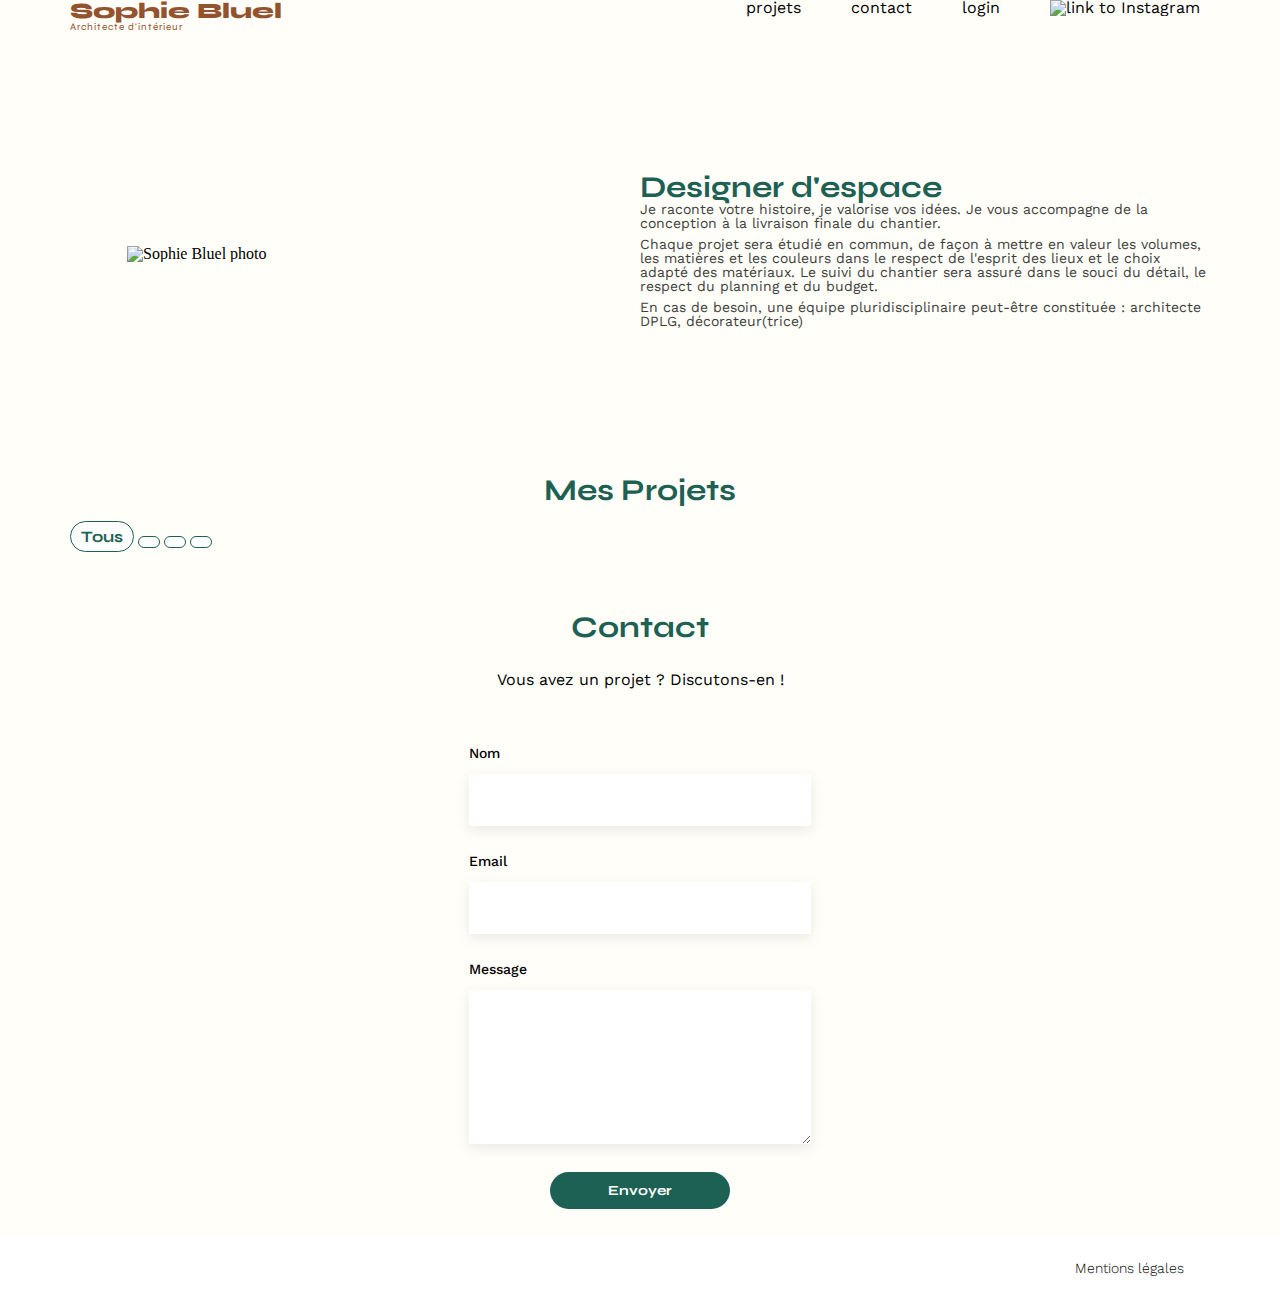
==== commit 41a5b752: "minor modal adjustments" ====
--- a/FrontEnd/pages/index.html
+++ b/FrontEnd/pages/index.html
@@ -17,11 +17,12 @@
 			crossorigin="anonymous"
 		></script>
 		<script type="module" src="../scripts/get-data.js"></script>
+		<script type="module" src="../scripts/get-categories.js"></script>
 		<script type="module" src="../scripts/display-gallery.js"></script>
 		<script type="module" src="../scripts/filter-gallery.js"></script>
-		<script type="module" src="../scripts/log-in.js"></script>
 		<script type="module" src="../scripts/log-in-display.js"></script>
 		<script type="module" src="../scripts/modal.js"></script>
+		<script type="module" src="../scripts/add-project.js"></script>
 	</head>
 	<body>
 		<header class="header">
@@ -79,7 +80,16 @@
 				</article>
 			</section>
 			<section id="portfolio" class="section portfolio">
-				<h2 class="portfolio__title section__title">Mes Projets</h2>
+				<div class="portfolio__title__div">
+					<span class="empty"></span>
+					<h2 class="portfolio__title section__title">Mes Projets</h2>
+				</div>
+				<div class="filter__button__menu">
+					<button class="reset__button">Tous</button>
+					<button class="filter__button"></button>
+					<button class="filter__button"></button>
+					<button class="filter__button"></button>
+				</div>
 				<div class="gallery"></div>
 			</section>
 			<section id="contact" class="section contact">
@@ -92,6 +102,7 @@
 						name="name"
 						id="name"
 						class="contact__input form__input"
+						autocomplete="name"
 					/>
 					<label for="email" class="contact__label form__label">Email</label>
 					<input
@@ -99,6 +110,7 @@
 						name="email"
 						id="email"
 						class="contact__input form__input"
+						autocomplete="email"
 					/>
 					<label for="message" class="contact__label form__label"
 						>Message</label
@@ -121,44 +133,54 @@
 		<footer class="footer">
 			<nav class="footer__nav">
 				<ul class="footer__nav__link__wrapper">
-					<li class="footer__nav__link">Mentions Légales</li>
+					<li class="footer__nav__link">Mentions légales</li>
 				</ul>
 			</nav>
 		</footer>
 		<dialog class="modal">
-			<div class="modal__photo__gallery">
+			<div class="modal__photo__gallery__div">
+				<i class="fa-solid fa-xmark"></i>
 				<p class="modal__photo__gallery__title">Galerie photo</p>
-				<button class="modal__photo__gallery__add__button">
+				<div class="modal__photo__gallery"></div>
+				<div class="modal__photo__gallery__separator"></div>
+				<button class="modal__photo__gallery__add__button form__submit">
 					Ajouter une photo
 				</button>
 			</div>
 			<div class="modal__photo__add hidden">
 				<i class="fa-solid fa-arrow-left"></i>
-				<p>Ajout photo</p>
+				<p class="modal__photo__add__title">Ajout photo</p>
 				<form action="" class="modal__form form">
-					<button>+ Ajouter photo</button>
-					<p>jpg, png : 4mo max</p>
+					<div class="modal__form__photo__add">
+						<img src="../assets/icons/image-add-project.png" alt="" class="modal__form__photo">
+						<label for="modal__image__input" class="modal__form__button">
+							<input type="file" name="image" class="modal__image__input" id="modal__image__input" />+ Ajouter photo
+						</label>
+						<p class="modal__form__size__info">jpg, png : 4mo max</p>
+					</div>
 					<label for="title" class="modal__label form__label">Titre</label>
 					<input
 						type="text"
 						name="title"
 						id="title"
-						class="contact__input form__input"
+						class="modal__title__input form__input"
 					/>
-					<label for="category" class="modal__label form__label"
-						>Catégorie</label
-					>
-					<input
-						type="text"
+					<label for="category" class="modal__label form__label">
+					Catégorie
+					</label>
+					<select
 						name="category"
 						id="category"
-						class="contact__input form__input"
-					/>
+						class="modal__category__select form__input"
+						required>
+						<option value="">Select a category</option>
+					</select>
+					<div class="modal__photo__add__separator"></div>
 					<input
 						type="submit"
 						value="Valider"
 						class="modal__form__submit form__submit"
-					/>
+					></input>
 				</form>
 			</div>
 		</dialog>
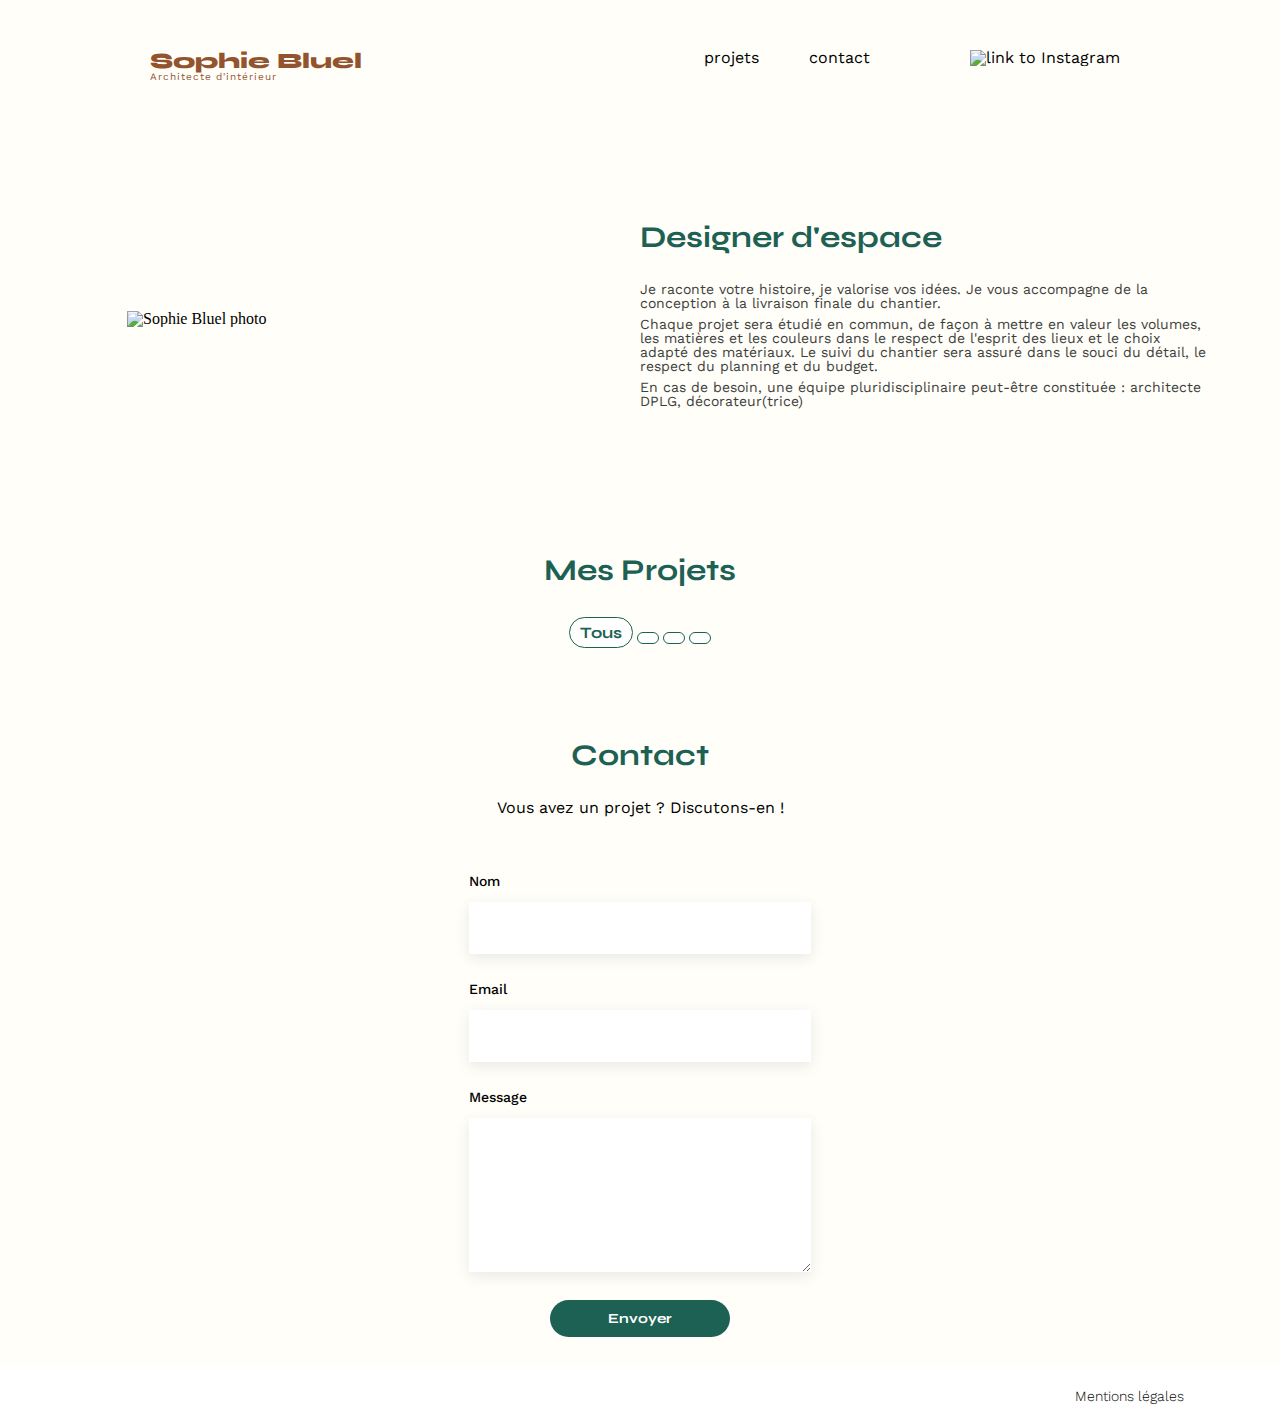
==== commit b6a54b73: "minor changes" ====
--- a/FrontEnd/pages/index.html
+++ b/FrontEnd/pages/index.html
@@ -32,15 +32,15 @@
 			</h1>
 			<nav class="header__nav">
 				<ul class="header__nav__link__wrapper">
-					<a href="#portfolio" class="header__nav__link">
-						<li>projets</li>
-					</a>
-					<a href="#contact" class="header__nav__link">
-						<li>contact</li>
-					</a>
-					<a href="./login.html" class="header__nav__link login__link">
-						<li></li>
-					</a>
+					<li>
+						<a href="#portfolio" class="header__nav__link"> projets </a>
+					</li>
+					<li>
+						<a href="#contact" class="header__nav__link"> contact </a>
+					</li>
+					<li>
+						<a href="./login.html" class="header__nav__link login__link"></a>
+					</li>
 					<li class="header__nav__link">
 						<img
 							src="../assets/icons/instagram.png"
@@ -60,7 +60,7 @@
 						class="introduction__image"
 					/>
 				</figure>
-				<article class="introduction__article">
+				<div class="introduction__article">
 					<h2 class="introduction__title section__title">Designer d'espace</h2>
 					<p class="introduction__text">
 						Je raconte votre histoire, je valorise vos idées. Je vous accompagne
@@ -77,7 +77,7 @@
 						En cas de besoin, une équipe pluridisciplinaire peut-être constituée
 						: architecte DPLG, décorateur(trice)
 					</p>
-				</article>
+				</div>
 			</section>
 			<section id="portfolio" class="section portfolio">
 				<div class="portfolio__title__div">
@@ -150,11 +150,20 @@
 			<div class="modal__photo__add hidden">
 				<i class="fa-solid fa-arrow-left"></i>
 				<p class="modal__photo__add__title">Ajout photo</p>
-				<form action="" class="modal__form form">
+				<form action="#" class="modal__form form">
 					<div class="modal__form__photo__add">
-						<img src="../assets/icons/image-add-project.png" alt="" class="modal__form__photo">
+						<img
+							src="../assets/icons/image-add-project.png"
+							alt=""
+							class="modal__form__photo"
+						/>
 						<label for="modal__image__input" class="modal__form__button">
-							<input type="file" name="image" class="modal__image__input" id="modal__image__input" />+ Ajouter photo
+							<input
+								type="file"
+								name="image"
+								class="modal__image__input"
+								id="modal__image__input"
+							/>+ Ajouter photo
 						</label>
 						<p class="modal__form__size__info">jpg, png : 4mo max</p>
 					</div>
@@ -166,13 +175,14 @@
 						class="modal__title__input form__input"
 					/>
 					<label for="category" class="modal__label form__label">
-					Catégorie
+						Catégorie
 					</label>
 					<select
 						name="category"
 						id="category"
 						class="modal__category__select form__input"
-						required>
+						required
+					>
 						<option value="">Select a category</option>
 					</select>
 					<div class="modal__photo__add__separator"></div>
@@ -180,7 +190,7 @@
 						type="submit"
 						value="Valider"
 						class="modal__form__submit form__submit"
-					></input>
+					/>
 				</form>
 			</div>
 		</dialog>
--- a/FrontEnd/style/style.css
+++ b/FrontEnd/style/style.css
@@ -1,5 +1,6 @@
 :root {
 	--main-color: #1d6154;
+	--main-color-hover: #0e2f28;
 	--secondary-color: #93532f;
 	--background-color: #fffef8;
 	--white: #ffffff;
@@ -32,7 +33,7 @@
 .hidden__inherit {
 	display: inherit;
 }
-.edition__mode__display {
+.edit {
 	display: flex;
 	justify-content: center;
 	gap: 1em;
@@ -47,7 +48,7 @@
 .header {
 	display: flex;
 	justify-content: space-between;
-	margin-bottom: 140px;
+	margin: 50px 150px 140px;
 }
 .header__logo {
 	display: flex;
@@ -58,7 +59,7 @@
 	color: var(--secondary-color);
 }
 .header__logo__span {
-	font-family: var(--secondary-color);
+	font-family: var(--secondary-font);
 	font-size: 10px;
 	font-weight: 400;
 	letter-spacing: 0.1em;
@@ -76,6 +77,9 @@
 	font-weight: 400;
 	color: var(--black);
 	text-decoration: none;
+}
+.header__nav__link:hover {
+	font-weight: 600;
 }
 .header__nav__link__image {
 	width: 22px;
@@ -87,6 +91,9 @@
 	margin: auto;
 	margin-bottom: 140px;
 }
+.introduction__title {
+	margin-bottom: 1em;
+}
 .introduction__figure {
 	flex: 1;
 }
@@ -105,16 +112,28 @@
 	font-weight: 400;
 	color: var(--light-black);
 }
+.portfolio__title__div {
+	display: grid;
+	grid-template-columns: 1fr auto 1fr;
+	gap: 10px;
+	margin-bottom: 2em;
+}
 .portfolio__title {
-	text-align: center;
-}
-.portfolio__modify__button {
-	font-family: var(--secondary-font);
-	font-weight: 400;
-	font-size: 14px;
+	justify-self: center;
+}
+.portfolio__modify__div {
+	display: flex;
+	align-items: center;
+	gap: 0.5em;
+	margin-left: 1.5em;
+	font-family: var(--secondary-font);
+	font-weight: 400;
+	font-size: 14px;
+	width: 84px;
 }
 .filter__button__menu {
-	margin-top: 1em;
+	margin-bottom: 2em;
+	text-align: center;
 }
 .filter__button,
 .reset__button {
@@ -186,6 +205,9 @@
 	border-radius: 60px;
 	border: none;
 }
+.form__submit:hover {
+	background-color: var(--main-color-hover);
+}
 .contact__title {
 	margin: 2em 0 1em;
 	text-align: center;
@@ -222,18 +244,129 @@
 	font-weight: 300;
 	font-size: 14px;
 }
+.modal {
+	width: 630px;
+	height: 688px;
+	border-radius: 10px;
+}
+.modal__photo__gallery__div {
+	display: flex;
+	flex-direction: column;
+}
+.fa-xmark {
+	align-self: flex-end;
+}
 .modal__photo__gallery {
 	display: flex;
+	flex-direction: row;
+	flex-wrap: wrap;
+	padding: 20px 50px;
+}
+.modal__photo__gallery__title {
+	font-family: var(--secondary-font);
+	font-weight: 400;
+	font-size: 26px;
+	text-align: center;
+	padding-bottom: 30px;
 }
 .modal__image {
 	width: 80px;
 	height: auto;
+	padding-bottom: 30px;
 }
 .icon__div {
 	width: 24px;
 	height: 24px;
 	background-color: var(--black);
-}
+	display: flex;
+	justify-content: center;
+	align-items: center;
+	position: relative;
+	top: 6px;
+	right: 30px;
+}
+.modal__photo__gallery__separator {
+	border: 1px solid #b3b3b3;
+	width: 420px;
+	align-self: center;
+	margin-bottom: 20px;
+}
+.modal__photo__add__title {
+	font-family: var(--secondary-font);
+	font-weight: 400;
+	font-size: 26px;
+	text-align: center;
+}
+.modal__form {
+	width: 420px;
+}
+.modal__form__photo {
+	max-height: 201px;
+}
+.modal__form__photo__add {
+	width: 420px;
+	height: 169px;
+	border-radius: 3px;
+	background-color: #e8f1f6;
+	display: flex;
+	flex-direction: column;
+	justify-content: center;
+	align-items: center;
+	padding: 1em 0;
+	gap: 1em;
+}
+.modal__form__button {
+	font-family: var(--secondary-font);
+	font-weight: 500;
+	font-size: 14px;
+	color: #306685;
+	background-color: #cbd6dc;
+	border-radius: 50px;
+	border: none;
+	gap: 0.5em;
+	padding: 0.5em 1em;
+}
+.modal__image__input {
+	display: none;
+}
+.modal__form__size__info {
+	font-family: var(--secondary-font);
+	font-weight: 400;
+	font-size: 10px;
+	color: #444444;
+	z-index: 0;
+}
+.modal__title__input,
+.modal__category__input {
+	width: 420px;
+}
+.modal__photo__add__separator {
+	border: 1px solid #b3b3b3;
+	width: 420px;
+	align-self: center;
+	margin: 50px 0 20px;
+}
+.login__form__error__message {
+	font-family: var(--secondary-font);
+	font-weight: 500;
+	font-size: 14px;
+	margin-top: 1.5em;
+	opacity: 0;
+	color: red;
+}
+.login__form__forgotten__password {
+	font-family: var(--secondary-font);
+	font-weight: 500;
+	font-size: 14px;
+	margin: 0 auto 2em;
+	text-decoration: underline;
+}
+.login__footer {
+	width: 100%;
+	position: absolute;
+	bottom: 0;
+}
+
 html,
 body,
 div,
